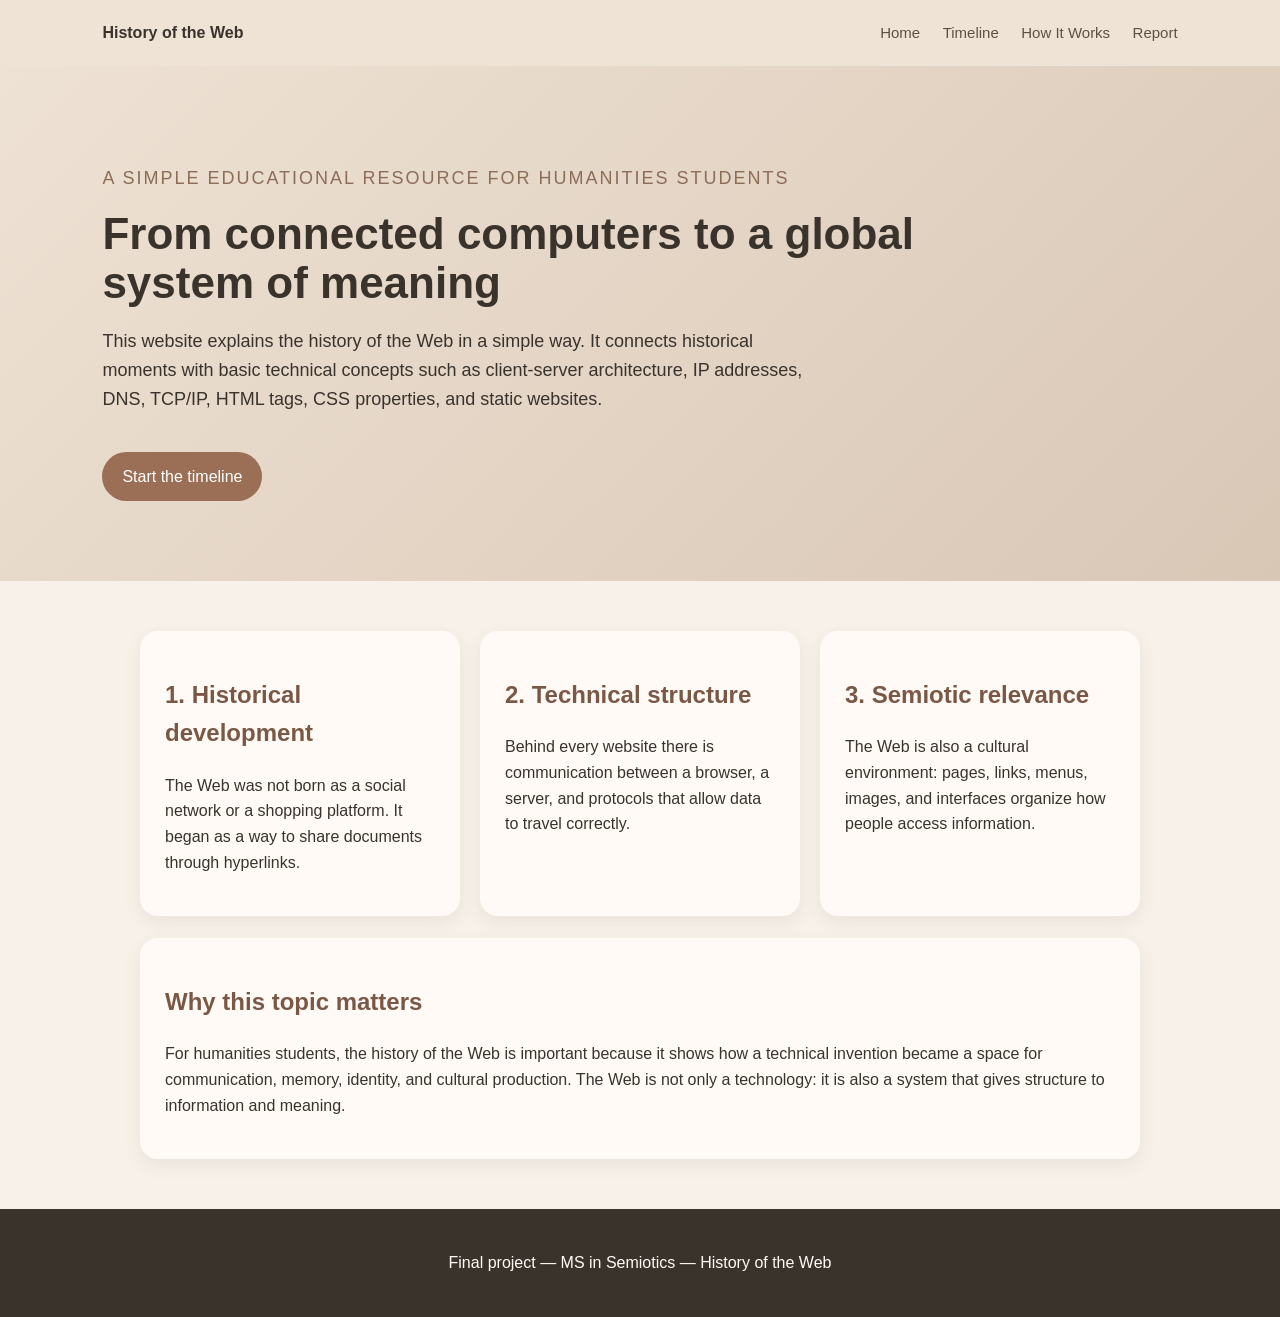
==== index.html @ 638e6a6f "Add files via upload" ====
<!DOCTYPE html>
<html lang="en">
<head>
  <meta charset="UTF-8">
  <meta name="viewport" content="width=device-width, initial-scale=1.0">
  <title>History of the Web</title>
  <link rel="stylesheet" href="styles.css">
</head>
<body>
  <header class="site-header">
    <nav class="navbar">
      <a class="logo" href="index.html">History of the Web</a>
      <div class="nav-links">
        <a href="index.html">Home</a>
        <a href="history.html">Timeline</a>
        <a href="web-works.html">How It Works</a>
        <a href="report.html">Report</a>
      </div>
    </nav>

    <section class="hero">
      <p class="tag">A simple educational resource for humanities students</p>
      <h1>From connected computers to a global system of meaning</h1>
      <p>
        This website explains the history of the Web in a simple way. It connects historical moments
        with basic technical concepts such as client-server architecture, IP addresses, DNS, TCP/IP,
        HTML tags, CSS properties, and static websites.
      </p>
      <a class="button" href="history.html">Start the timeline</a>
    </section>
  </header>

  <main class="container">
    <section class="card-grid">
      <article class="card">
        <h2>1. Historical development</h2>
        <p>
          The Web was not born as a social network or a shopping platform. It began as a way to share
          documents through hyperlinks.
        </p>
      </article>

      <article class="card">
        <h2>2. Technical structure</h2>
        <p>
          Behind every website there is communication between a browser, a server, and protocols that
          allow data to travel correctly.
        </p>
      </article>

      <article class="card">
        <h2>3. Semiotic relevance</h2>
        <p>
          The Web is also a cultural environment: pages, links, menus, images, and interfaces organize
          how people access information.
        </p>
      </article>
    </section>

    <section class="simple-section">
      <h2>Why this topic matters</h2>
      <p>
        For humanities students, the history of the Web is important because it shows how a technical
        invention became a space for communication, memory, identity, and cultural production. The Web
        is not only a technology: it is also a system that gives structure to information and meaning.
      </p>
    </section>
  </main>

  <footer>
    <p>Final project — MS in Semiotics — History of the Web</p>
  </footer>
</body>
</html>
---- styles.css ----
/* General style for the whole website */
body {
  margin: 0;
  font-family: Arial, Helvetica, sans-serif;
  background-color: #f7f1ea;
  color: #3a332c;
  line-height: 1.6;
}

/* Navigation bar */
.navbar {
  display: flex;
  justify-content: space-between;
  align-items: center;
  padding: 20px 8%;
  background-color: #efe3d5;
}

.logo {
  font-weight: bold;
  color: #3a332c;
  text-decoration: none;
}

.nav-links a {
  margin-left: 18px;
  color: #5c5146;
  text-decoration: none;
  font-size: 15px;
}

.nav-links a:hover {
  color: #9b6f55;
}

/* Home hero section */
.site-header {
  background: linear-gradient(135deg, #efe3d5, #d9c7b6);
}

.hero {
  max-width: 850px;
  padding: 80px 8%;
}

.hero h1 {
  font-size: 44px;
  line-height: 1.1;
  margin: 10px 0 20px;
}

.hero p {
  max-width: 700px;
  font-size: 18px;
}

.tag {
  text-transform: uppercase;
  letter-spacing: 2px;
  color: #8c6d5a;
  font-size: 13px;
}

.button {
  display: inline-block;
  margin-top: 20px;
  padding: 12px 20px;
  background-color: #9b6f55;
  color: white;
  text-decoration: none;
  border-radius: 25px;
}

/* Internal page header */
.page-header {
  background-color: #efe3d5;
  padding-bottom: 45px;
}

.page-header h1,
.page-header p {
  max-width: 850px;
  margin-left: 8%;
  margin-right: 8%;
}

.page-header h1 {
  margin-top: 45px;
  font-size: 38px;
}

/* Main content */
.container {
  max-width: 1000px;
  margin: 50px auto;
  padding: 0 8%;
}

.card-grid {
  display: grid;
  grid-template-columns: repeat(3, 1fr);
  gap: 20px;
}

.card,
.simple-section,
.timeline-item,
.table-section {
  background-color: #fffaf5;
  padding: 25px;
  margin-bottom: 22px;
  border-radius: 18px;
  box-shadow: 0 6px 18px rgba(80, 60, 45, 0.08);
}

.card h2,
.simple-section h2,
.timeline-item h2,
.table-section h2 {
  color: #7a5845;
}

/* Visual diagram */
.diagram {
  display: flex;
  align-items: center;
  justify-content: space-between;
  gap: 12px;
  margin-top: 25px;
  padding: 20px;
  background-color: #f3e7dc;
  border-radius: 16px;
  text-align: center;
  font-weight: bold;
}

.diagram span {
  font-weight: normal;
  font-size: 13px;
  color: #6f6256;
}

.arrow {
  color: #9b6f55;
}

/* Table */
table {
  width: 100%;
  border-collapse: collapse;
  margin-top: 15px;
}

th,
td {
  border: 1px solid #d9c7b6;
  padding: 12px;
  text-align: left;
}

th {
  background-color: #efe3d5;
}

/* Footer */
footer {
  text-align: center;
  padding: 25px;
  background-color: #3a332c;
  color: #fffaf5;
}

/* Responsive design for phones */
@media (max-width: 750px) {
  .navbar,
  .diagram {
    flex-direction: column;
  }

  .nav-links {
    margin-top: 15px;
  }

  .nav-links a {
    display: block;
    margin: 8px 0;
  }

  .card-grid {
    grid-template-columns: 1fr;
  }

  .hero h1 {
    font-size: 34px;
  }
}
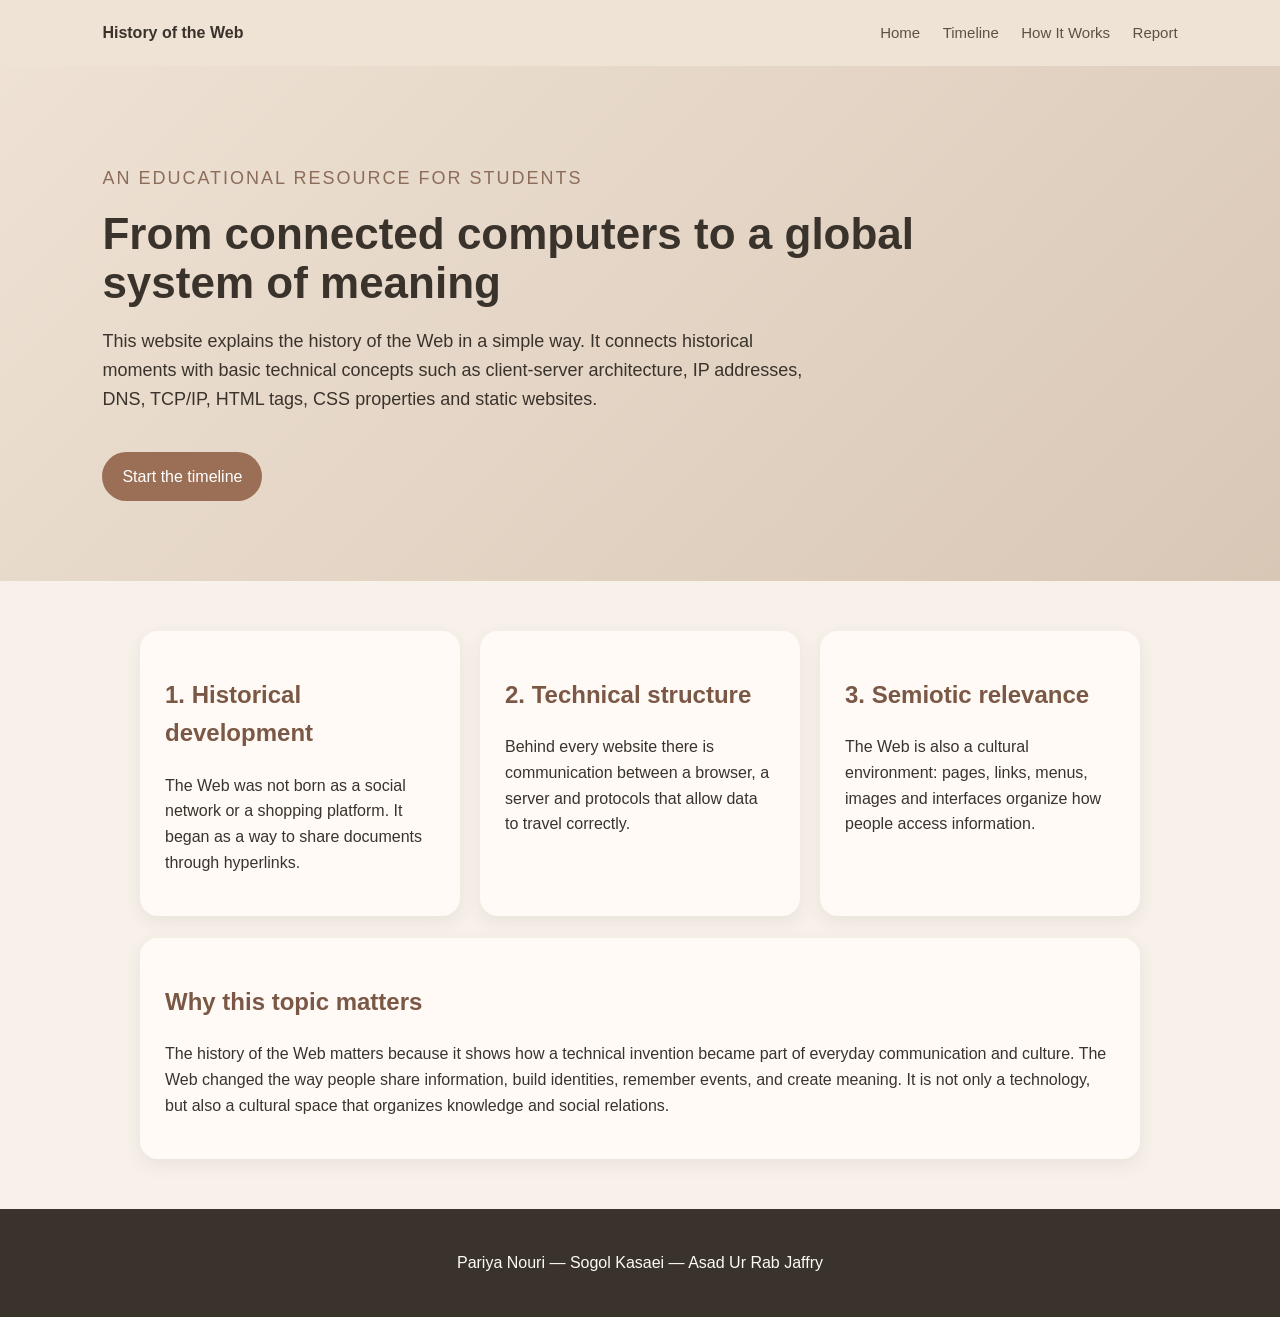
==== commit d853cf1d: "index.html" ====
--- a/index.html
+++ b/index.html
@@ -19,12 +19,12 @@
     </nav>
 
     <section class="hero">
-      <p class="tag">A simple educational resource for humanities students</p>
+      <p class="tag">An educational resource for students</p>
       <h1>From connected computers to a global system of meaning</h1>
       <p>
         This website explains the history of the Web in a simple way. It connects historical moments
         with basic technical concepts such as client-server architecture, IP addresses, DNS, TCP/IP,
-        HTML tags, CSS properties, and static websites.
+        HTML tags, CSS properties and static websites.
       </p>
       <a class="button" href="history.html">Start the timeline</a>
     </section>
@@ -43,7 +43,7 @@
       <article class="card">
         <h2>2. Technical structure</h2>
         <p>
-          Behind every website there is communication between a browser, a server, and protocols that
+          Behind every website there is communication between a browser, a server and protocols that
           allow data to travel correctly.
         </p>
       </article>
@@ -51,7 +51,7 @@
       <article class="card">
         <h2>3. Semiotic relevance</h2>
         <p>
-          The Web is also a cultural environment: pages, links, menus, images, and interfaces organize
+          The Web is also a cultural environment: pages, links, menus, images and interfaces organize
           how people access information.
         </p>
       </article>
@@ -60,15 +60,16 @@
     <section class="simple-section">
       <h2>Why this topic matters</h2>
       <p>
-        For humanities students, the history of the Web is important because it shows how a technical
-        invention became a space for communication, memory, identity, and cultural production. The Web
-        is not only a technology: it is also a system that gives structure to information and meaning.
+        The history of the Web matters because it shows how a technical invention became part of
+  everyday communication and culture. The Web changed the way people share information,
+  build identities, remember events, and create meaning. It is not only a technology, but also
+  a cultural space that organizes knowledge and social relations.
       </p>
     </section>
   </main>
 
   <footer>
-    <p>Final project — MS in Semiotics — History of the Web</p>
+    <p>Pariya Nouri — Sogol Kasaei — Asad Ur Rab Jaffry</p>
   </footer>
 </body>
 </html>
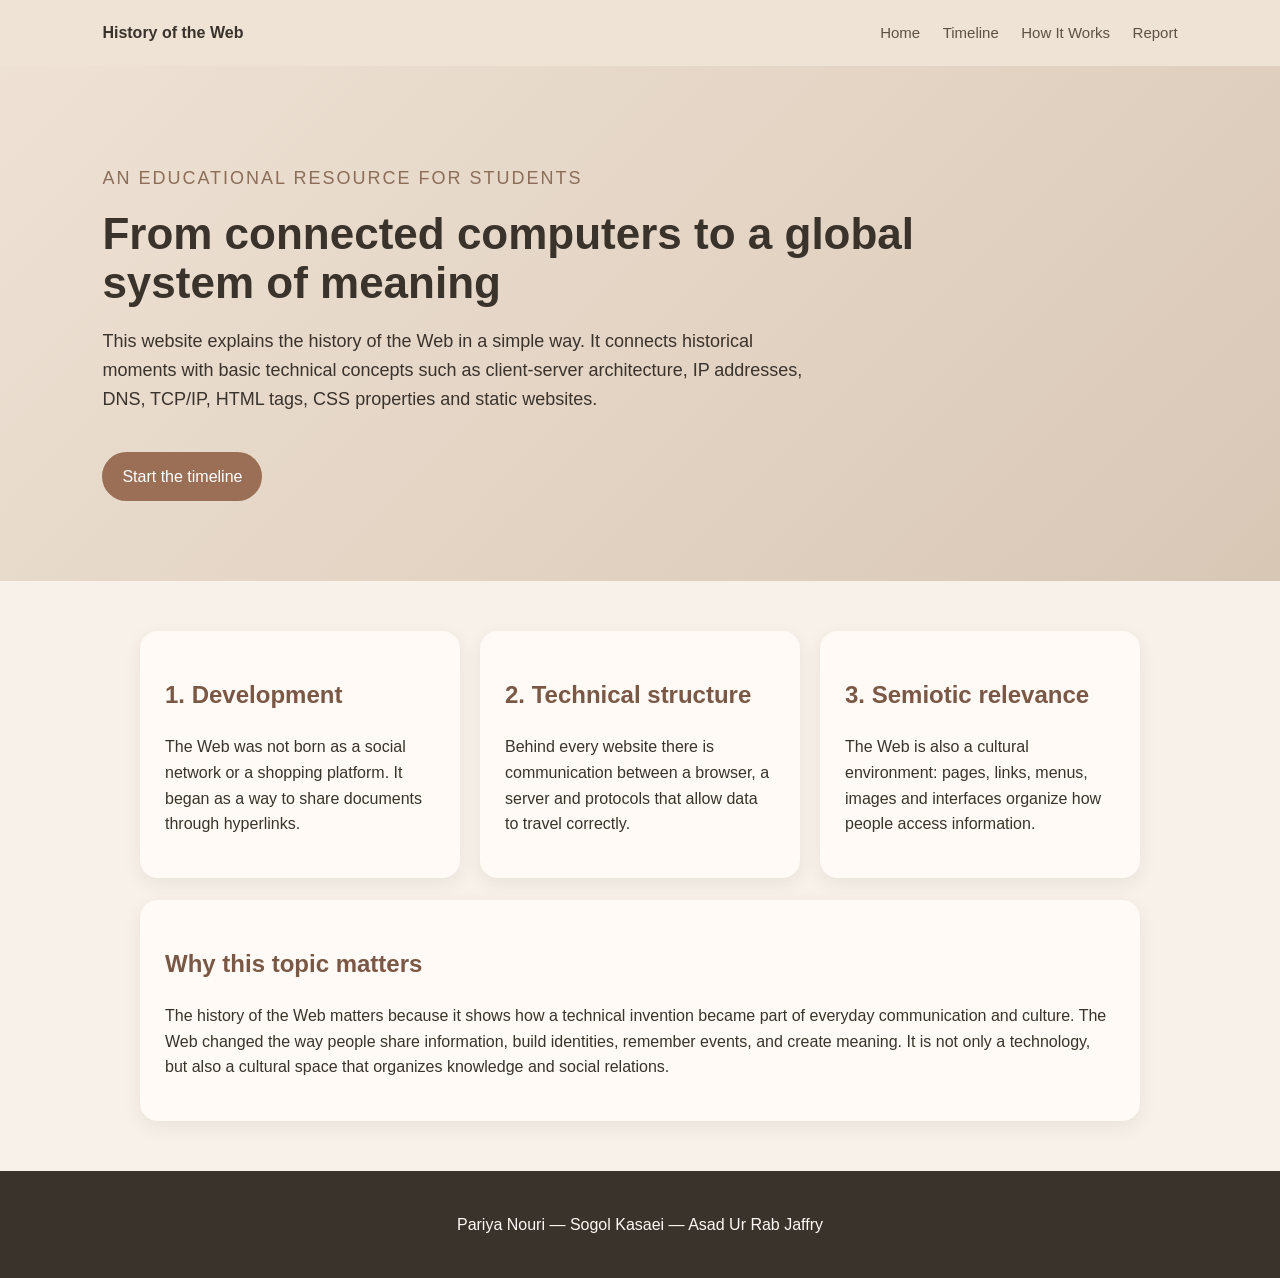
==== commit ba945320: "index.html" ====
--- a/index.html
+++ b/index.html
@@ -33,7 +33,7 @@
   <main class="container">
     <section class="card-grid">
       <article class="card">
-        <h2>1. Historical development</h2>
+        <h2>1. Development</h2>
         <p>
           The Web was not born as a social network or a shopping platform. It began as a way to share
           documents through hyperlinks.
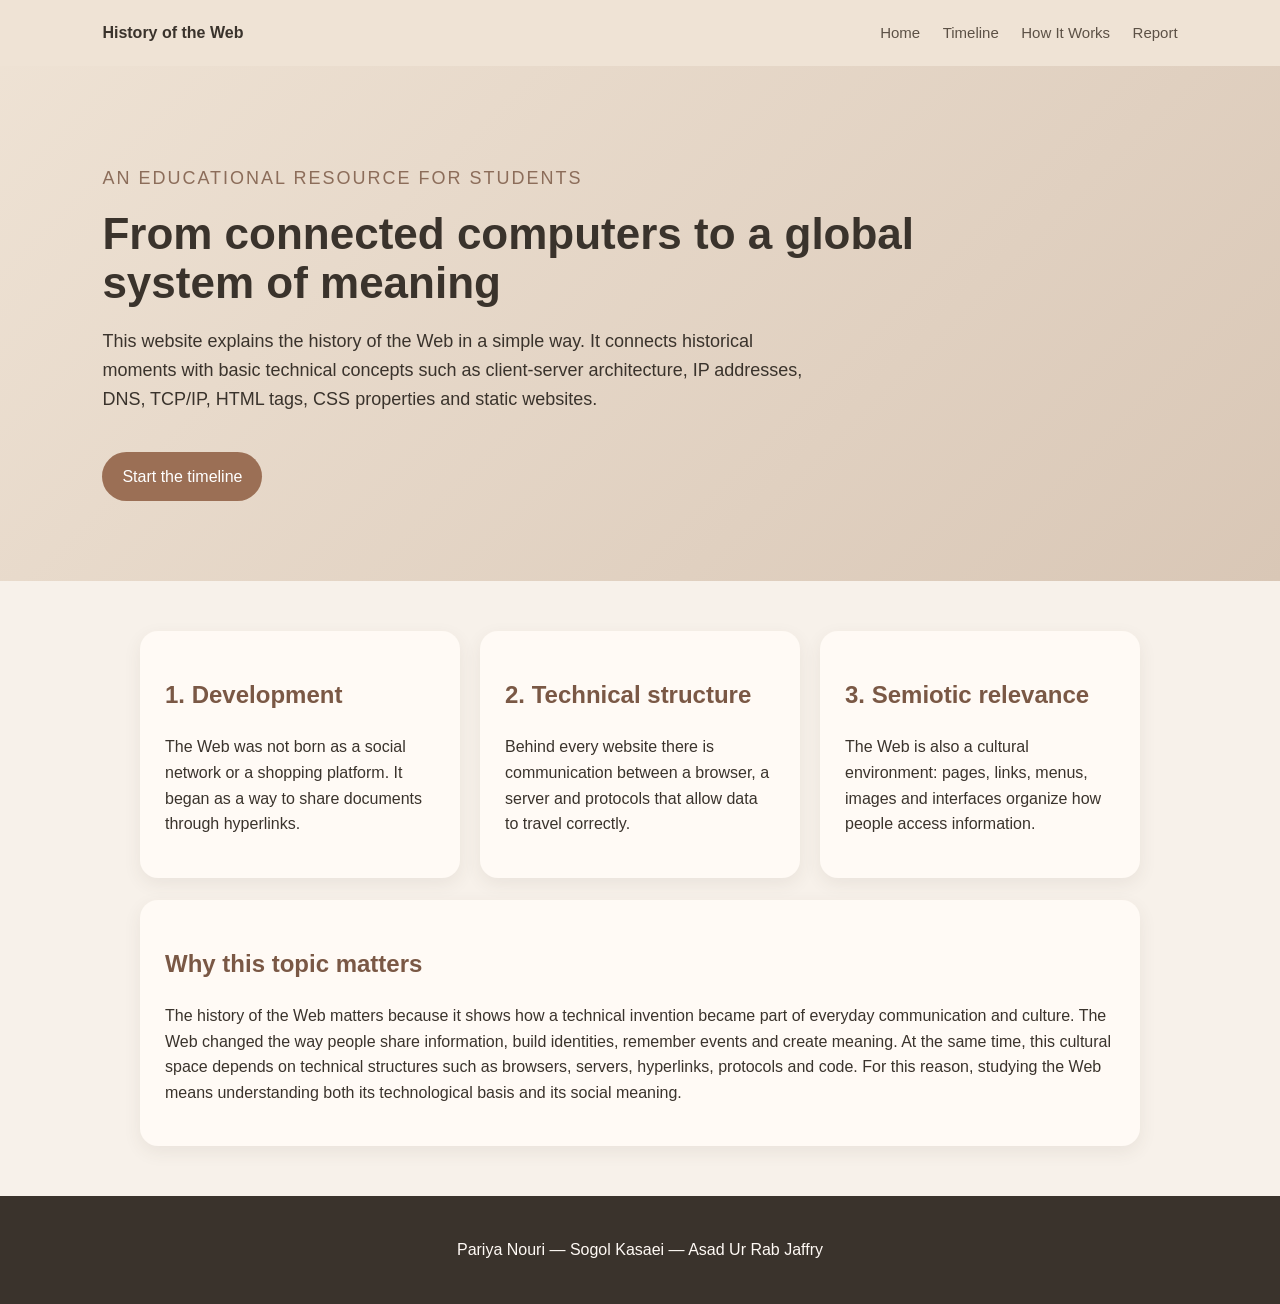
==== commit a1d66694: "index.html" ====
--- a/index.html
+++ b/index.html
@@ -60,10 +60,13 @@
     <section class="simple-section">
       <h2>Why this topic matters</h2>
       <p>
-        The history of the Web matters because it shows how a technical invention became part of
-  everyday communication and culture. The Web changed the way people share information,
-  build identities, remember events, and create meaning. It is not only a technology, but also
-  a cultural space that organizes knowledge and social relations.
+        <p>
+  The history of the Web matters because it shows how a technical invention became part of everyday
+  communication and culture. The Web changed the way people share information, build identities,
+  remember events and create meaning. At the same time, this cultural space depends on technical
+  structures such as browsers, servers, hyperlinks, protocols and code. For this reason, studying
+  the Web means understanding both its technological basis and its social meaning.
+</p>
       </p>
     </section>
   </main>
